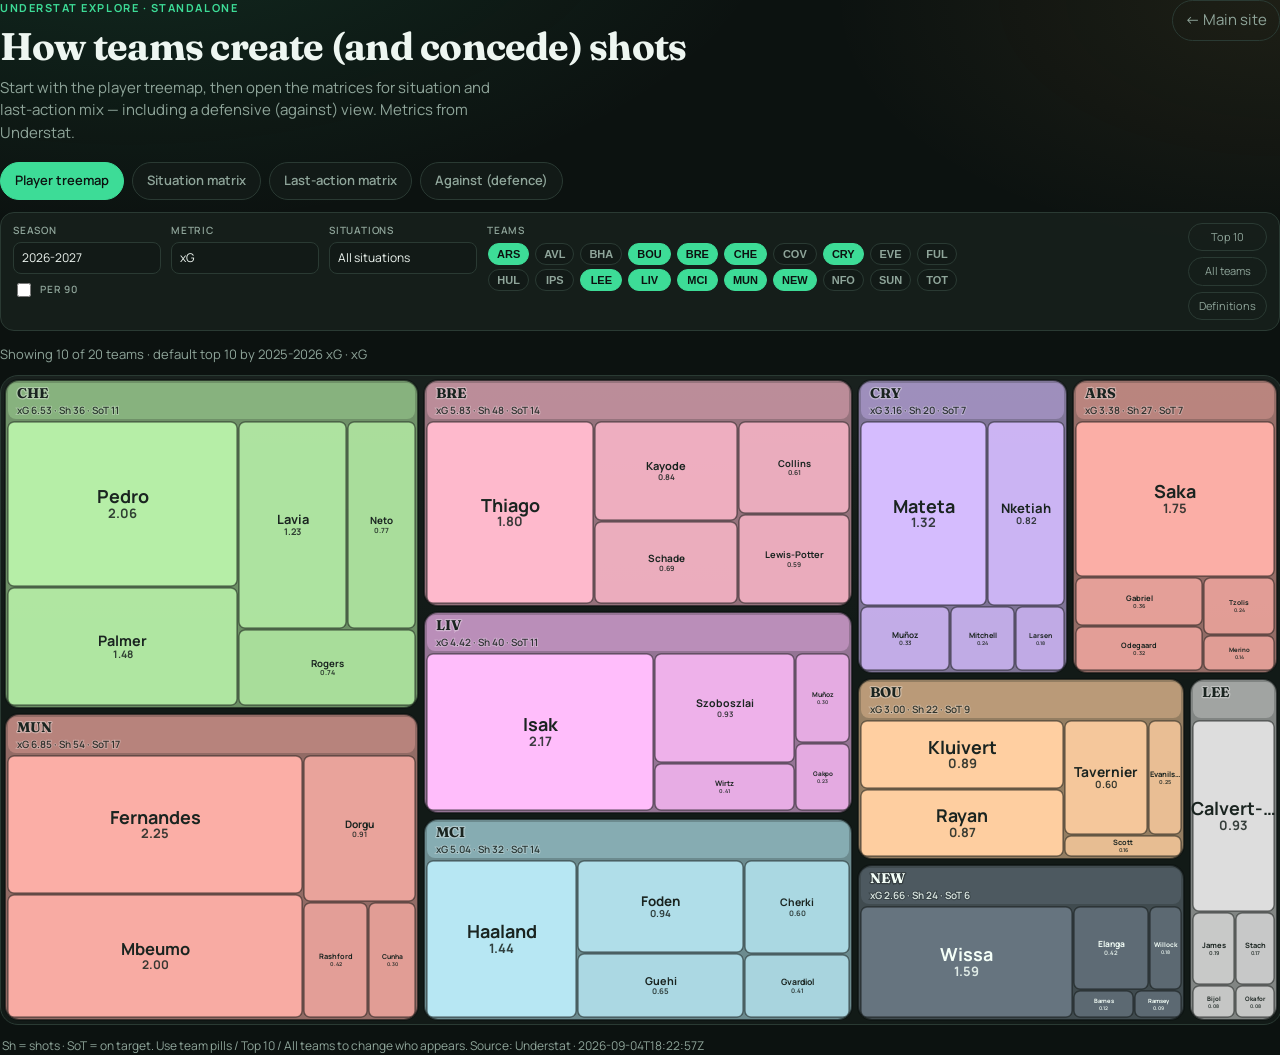
==== web/understat-shots.html @ 89f4de4a "Added Understat tab" ====
<!DOCTYPE html>
<html lang="en">
<head>
  <meta charset="utf-8" />
  <meta name="viewport" content="width=device-width, initial-scale=1" />
  <title>Shot creation explorer · FPL Pulse Talk</title>
  <link rel="preconnect" href="https://fonts.googleapis.com" />
  <link rel="preconnect" href="https://fonts.gstatic.com" crossorigin />
  <link href="https://fonts.googleapis.com/css2?family=Fraunces:opsz,wght@9..144,500;9..144,700&family=Manrope:wght@400;500;600;700&display=swap" rel="stylesheet" />
  <link rel="stylesheet" href="./understat-shots.css" />
</head>
<body class="us-shots-standalone">
  <div class="us-shots page" data-name="shots.page" data-shots-standalone>
    <header class="hero" data-name="shots.hero">
      <div class="hero-copy">
        <p class="eyebrow">Understat explore · standalone</p>
        <h1>How teams create (and concede) shots</h1>
        <p class="lede">
          Start with the player treemap, then open the matrices for situation and last-action mix —
          including a defensive (against) view. Metrics from Understat.
        </p>
      </div>
      <a class="back" href="./index.html#insights-understat" data-name="shots.back">← Main site</a>
    </header>

    <nav class="views" aria-label="Views" data-name="shots.views">
      <button type="button" class="view on" data-view="treemap" data-name="shots.views.treemap">Player treemap</button>
      <button type="button" class="view" data-view="situation" data-name="shots.views.situation">Situation matrix</button>
      <button type="button" class="view" data-view="last_action" data-name="shots.views.last_action">Last-action matrix</button>
      <button type="button" class="view" data-view="against" data-name="shots.views.against">Against (defence)</button>
    </nav>

    <section class="controls" aria-label="Filters" data-name="shots.controls">
      <div class="controls-main">
        <div class="controls-body">
          <div class="filters-row">
            <div class="field-stack" data-name="shots.controls.season_stack">
              <label class="field field-eq" data-name="shots.controls.season">
                <span>Season</span>
                <select id="us-season"></select>
              </label>
              <label class="check" data-name="shots.controls.per90">
                <input type="checkbox" id="us-per90" />
                <span>Per 90</span>
              </label>
            </div>
            <label class="field field-eq" data-name="shots.controls.metric">
              <span id="us-metric-label">Metric</span>
              <select id="us-metric">
                <option value="xg">xG</option>
                <option value="shots">Shots</option>
                <option value="sot">Shots on target</option>
                <option value="cc">Chances created</option>
                <option value="cc_xg">xG assisted</option>
              </select>
            </label>
            <div class="field field-eq" data-name="shots.controls.situations">
              <span>Situations</span>
              <div class="ms-drop" id="us-situations-drop">
                <button type="button" class="ms-toggle" id="us-situations-toggle" aria-expanded="false">All situations</button>
                <div class="ms-menu" id="us-situations-menu" hidden></div>
              </div>
            </div>
            <label class="field field-eq" id="us-against-dim-wrap" data-name="shots.controls.against_split" hidden>
              <span>Against split</span>
              <select id="us-against-dim">
                <option value="situation">Situation</option>
                <option value="last_action">Last-action group</option>
              </select>
            </label>
            <div class="field field-teams" data-name="shots.controls.teams">
              <span>Teams</span>
              <div id="us-team-pills" class="pills pills-teams"></div>
            </div>
          </div>
        </div>

        <div class="team-actions">
          <button type="button" class="ghost" id="us-top-teams" data-name="shots.controls.top_teams">Top 10</button>
          <button type="button" class="ghost" id="us-all-teams" data-name="shots.controls.all_teams">All teams</button>
          <button type="button" class="ghost" id="us-help-open" data-name="shots.controls.definitions">Definitions</button>
        </div>
      </div>
    </section>

    <p class="status" id="us-status" data-name="shots.status"></p>
    <div id="us-chart" class="chart" role="img" aria-label="Shot creation visualization" data-name="shots.chart.treemap"></div>
    <div id="us-matrix" class="matrix" hidden data-name="shots.chart.matrix"></div>
    <p class="footnote" id="us-footnote" data-name="shots.footnote"></p>

    <aside id="us-drawer" class="drawer" hidden data-name="shots.drawer">
      <div class="drawer-head">
        <h2 id="us-drawer-title">Team</h2>
        <button type="button" class="ghost" id="us-drawer-close">Close</button>
      </div>
      <div id="us-drawer-body" data-name="shots.drawer.body"></div>
    </aside>

    <dialog id="us-defs" data-name="shots.defs">
      <form method="dialog" class="defs-card">
        <header>
          <h2>How to read this</h2>
          <button value="close" class="ghost">Close</button>
        </header>
        <div id="us-defs-body"></div>
      </form>
    </dialog>

    <div id="us-tip" class="tip" hidden></div>
  </div>

  <script src="./vendor/d3.min.js"></script>
  <script src="./understat-shots.js?v=5"></script>
</body>
</html>
---- web/understat-shots.css ----
.us-shots {
  --accent: #3ddc97;
  --accent-2: #8af0c4;
  --accent-dim: #1f8f63;
  --panel: var(--paper);
  --display: var(--serif);
  --radius: 14px;
}
body.us-shots-standalone {
  margin: 0;
  min-height: 100%;
  background:
    radial-gradient(1200px 600px at 10% -10%, rgba(61, 220, 151, 0.12), transparent 55%),
    radial-gradient(900px 500px at 100% 0%, rgba(240, 180, 90, 0.08), transparent 50%),
    #0c1210;
  color: #eef6f1;
  font: 15px/1.5 "Manrope", "Segoe UI", system-ui, sans-serif;
}
body.us-shots-standalone .us-shots {
  --bg: #0c1210;
  --bg-2: #121a17;
  --panel: #17201c;
  --ink: #eef6f1;
  --muted: #8fa59a;
  --line: #2a3a33;
  --font: "Manrope", "Segoe UI", system-ui, sans-serif;
  --display: "Fraunces", Georgia, serif;
}.us-shots .page{ max-width: 1280px; margin: 0 auto; padding: 28px 22px 64px; }.us-shots .hero{
  display: flex;
  justify-content: space-between;
  gap: 24px;
  align-items: flex-start;
  margin-bottom: 18px;
}.us-shots .eyebrow{
  margin: 0 0 8px;
  text-transform: uppercase;
  letter-spacing: 0.14em;
  font-size: 11px;
  color: var(--accent);
  font-weight: 700;
}.us-shots h1{
  margin: 0 0 10px;
  font-family: var(--display);
  font-size: clamp(1.8rem, 3vw, 2.5rem);
  font-weight: 700;
  letter-spacing: -0.02em;
  line-height: 1.1;
}.us-shots .lede{ margin: 0; max-width: 58ch; color: var(--muted); }.us-shots .back{
  color: var(--muted);
  text-decoration: none;
  white-space: nowrap;
  border: 1px solid var(--line);
  padding: 8px 12px;
  border-radius: 999px;
}.us-shots .back:hover{ color: var(--ink); border-color: var(--accent-dim); }.us-shots .views{
  display: flex;
  flex-wrap: wrap;
  gap: 8px;
  margin-bottom: 12px;
}.us-shots .view{
  border: 1px solid var(--line);
  background: var(--bg-2);
  color: var(--muted);
  border-radius: 999px;
  padding: 8px 14px;
  font: inherit;
  font-weight: 600;
  font-size: 13px;
  cursor: pointer;
}.us-shots .view.on{
  color: var(--bg);
  background: var(--accent);
  border-color: var(--accent);
}.us-shots .controls{
  display: block;
  padding: 10px 12px;
  background: color-mix(in srgb, var(--panel) 88%, transparent);
  border: 1px solid var(--line);
  border-radius: var(--radius);
  margin-bottom: 14px;
}.us-shots .controls-main{
  display: flex;
  gap: 12px;
  align-items: flex-start;
}.us-shots .controls-body{
  flex: 1 1 auto;
  min-width: 0;
  display: flex;
  flex-direction: column;
  gap: 8px;
}.us-shots .filters-row{
  display: flex;
  flex-wrap: nowrap;
  gap: 8px 10px;
  align-items: flex-start;
}.us-shots .field-stack{
  display: flex;
  flex-direction: column;
  gap: 4px;
  flex: 0 0 auto;
  width: 148px;
}.us-shots .field-stack .check{ padding: 2px 0 0; }.us-shots /* Equal-width filter controls on one baseline (do not use flex-basis — field-eq also sits inside a column stack where basis would stretch height). */ .field-eq{
  width: 148px;
  min-width: 148px;
  max-width: 148px;
  flex: 0 0 auto;
}.us-shots .field-eq select, .us-shots .field-eq .ms-toggle{
  width: 100%;
  height: 32px;
  box-sizing: border-box;
}.us-shots /* Multi-select situations dropdown */ .ms-drop{ position: relative; width: 100%; min-width: 0; }.us-shots .ms-toggle{
  width: 100%;
  text-align: left;
  background: var(--bg-2);
  color: var(--ink);
  border: 1px solid var(--line);
  border-radius: 8px;
  padding: 6px 8px;
  font: inherit;
  font-size: 12px;
  cursor: pointer;
  white-space: nowrap;
  overflow: hidden;
  text-overflow: ellipsis;
}.us-shots .ms-toggle:hover{ border-color: var(--accent-dim); }.us-shots .ms-menu{
  position: absolute;
  z-index: 20;
  top: calc(100% + 4px);
  left: 0;
  min-width: 200px;
  width: max(100%, 200px);
  background: var(--panel);
  border: 1px solid var(--line);
  border-radius: 10px;
  padding: 6px;
  box-shadow: 0 12px 28px rgba(0,0,0,0.45);
  display: flex;
  flex-direction: column;
  gap: 2px;
}.us-shots .ms-menu[hidden]{ display: none !important; }.us-shots .ms-opt{
  display: flex;
  align-items: center;
  gap: 8px;
  padding: 6px 8px;
  border-radius: 6px;
  font-size: 12px;
  color: var(--ink);
  cursor: pointer;
}.us-shots .ms-opt:hover{ background: rgba(255,255,255,0.05); }.us-shots .ms-opt input{ accent-color: var(--accent); }.us-shots .team-actions{
  display: flex;
  flex-direction: column;
  gap: 6px;
  flex: 0 0 auto;
  align-self: flex-start;
  padding-top: 0; /* flush with SEASON / METRIC / SITUATIONS labels */
}.us-shots .field{ display: grid; gap: 4px; align-content: start; }.us-shots .field[hidden], .us-shots [hidden]{ display: none !important; }.us-shots .field-teams{
  flex: 1 1 auto;
  min-width: 0;
  width: auto;
}.us-shots .field span, .us-shots .check span{
  font-size: 10px;
  text-transform: uppercase;
  letter-spacing: 0.08em;
  color: var(--muted);
  font-weight: 600;
}.us-shots select{
  appearance: none;
  background: var(--bg-2);
  color: var(--ink);
  border: 1px solid var(--line);
  border-radius: 8px;
  padding: 6px 8px;
  font: inherit;
  font-size: 12px;
}.us-shots .check{
  display: flex;
  align-items: center;
  gap: 6px;
  font-size: 12px;
}.us-shots .check input{ accent-color: var(--accent); width: 14px; height: 14px; }.us-shots .ghost{
  background: transparent;
  color: var(--muted);
  border: 1px solid var(--line);
  border-radius: 999px;
  padding: 5px 10px;
  font: inherit;
  font-size: 11px;
  cursor: pointer;
  white-space: nowrap;
}.us-shots .ghost:hover{ color: var(--ink); border-color: var(--accent-dim); }.us-shots .pills{
  display: flex;
  flex-wrap: wrap;
  gap: 4px;
  padding: 1px;
}.us-shots .pills-teams{
  display: grid;
  grid-template-columns: repeat(10, minmax(0, max-content));
  gap: 4px 6px;
  max-height: none;
  overflow: visible;
  justify-content: start;
  align-content: start;
}.us-shots .pills-sit .pill{
  font-size: 10px;
  padding: 3px 8px;
}.us-shots .pill{
  border: 1px solid var(--line);
  background: var(--bg-2);
  color: var(--muted);
  border-radius: 999px;
  padding: 3px 8px;
  font-size: 11px;
  font-weight: 600;
  cursor: pointer;
  line-height: 1.3;
}.us-shots .pill.on{
  color: var(--bg);
  background: var(--accent);
  border-color: var(--accent);
}.us-shots .pill.is-top:not(.on){
  border-color: color-mix(in srgb, var(--accent) 45%, var(--line));
}@media (max-width: 1100px){
  .us-shots .filters-row { flex-wrap: wrap; }
  .us-shots .field-teams { flex: 1 1 100%; }
}@media (max-width: 900px){
  .us-shots .controls-main { flex-direction: column; }
  .us-shots .team-actions {
    flex-direction: row;
    flex-wrap: wrap;
    padding-top: 0;
  }
  .us-shots .pills-teams { grid-template-columns: repeat(5, max-content); }
}.us-shots .status{ margin: 0 0 10px; color: var(--muted); font-size: 13px; }.us-shots .chart{
  width: 100%;
  min-height: 620px;
  height: min(72vh, 820px);
  border-radius: calc(var(--radius) + 4px);
  border: 1px solid var(--line);
  background:
    linear-gradient(180deg, rgba(255,255,255,0.03), transparent 40%),
    var(--bg-2);
  overflow: hidden;
  position: relative;
}.us-shots .chart[hidden], .us-shots .matrix[hidden]{ display: none !important; }.us-shots .chart svg{ display: block; width: 100%; height: 100%; }.us-shots .chart .team-label{
  font-family: var(--display);
  font-weight: 700;
  pointer-events: none;
}.us-shots .chart .team-sub{
  font-family: var(--font);
  font-weight: 600;
  pointer-events: none;
}.us-shots .chart .player-name, .us-shots .chart .player-val{
  font-family: var(--font);
  font-weight: 700;
  pointer-events: none;
}.us-shots .chart rect.team-shell{
  stroke: rgba(12, 18, 16, 0.65);
  stroke-width: 2;
  cursor: pointer;
}.us-shots .chart rect.player{
  stroke: rgba(8, 12, 10, 0.45);
  stroke-width: 1.5;
  cursor: pointer;
}.us-shots .chart rect.player:hover{ filter: brightness(1.12); }.us-shots .matrix{
  overflow: auto;
  border: 1px solid var(--line);
  border-radius: calc(var(--radius) + 4px);
  background: var(--bg-2);
  padding: 14px;
}.us-shots .matrix .empty{ color: var(--muted); padding: 24px; }.us-shots /* Linked rank → mix → detail */ .linked{
  display: grid;
  grid-template-columns: minmax(200px, 0.9fr) minmax(260px, 1.2fr) minmax(220px, 1fr);
  gap: 14px;
  min-height: 520px;
}.us-shots .linked-pane{
  background: color-mix(in srgb, var(--panel) 70%, transparent);
  border: 1px solid var(--line);
  border-radius: 12px;
  padding: 12px;
  display: flex;
  flex-direction: column;
  min-width: 0;
}.us-shots .linked-head{
  margin-bottom: 10px;
}.us-shots .linked-head h3{
  margin: 0 0 2px;
  font-family: var(--display);
  font-size: 1.05rem;
}.us-shots .linked-head p{
  margin: 0;
  font-size: 12px;
  color: var(--muted);
}.us-shots .linked-rank, .us-shots .linked-mix, .us-shots .linked-detail{
  flex: 1;
  overflow: auto;
  display: flex;
  flex-direction: column;
  gap: 4px;
}.us-shots .rank-row{
  display: grid;
  grid-template-columns: 40px 1fr 48px;
  gap: 8px;
  align-items: center;
  border: 0;
  background: transparent;
  color: var(--ink);
  font: inherit;
  padding: 4px 2px;
  border-radius: 8px;
  cursor: pointer;
  text-align: left;
}.us-shots .rank-row:hover, .us-shots .rank-row.on{
  background: rgba(255,255,255,0.04);
}.us-shots .rank-row.on{ outline: 1px solid color-mix(in srgb, var(--accent) 50%, transparent); }.us-shots .rank-label{ font-size: 12px; font-weight: 700; }.us-shots .rank-track{
  height: 10px;
  border-radius: 99px;
  background: #1a2420;
  overflow: hidden;
}.us-shots .rank-track > i{ display: block; height: 100%; border-radius: 99px; }.us-shots .rank-val{ font-size: 12px; font-weight: 600; text-align: right; color: var(--muted); }.us-shots .mix-stack{
  display: flex;
  height: 16px;
  border-radius: 6px;
  overflow: hidden;
  background: #1a2420;
  border: 1px solid rgba(0, 0, 0, 0.55);
}.us-shots .mix-stack .seg{
  display: block;
  height: 100%;
  min-width: 0;
  box-sizing: border-box;
  border-right: 1px solid rgba(0, 0, 0, 0.45);
  transition: opacity 120ms var(--ease);
}.us-shots .mix-stack .seg:last-child{ border-right: 0; }.us-shots .mix-stack .seg.dim{ opacity: 0.22; }.us-shots .mix-pct{
  font-size: 11px;
  font-weight: 600;
  color: var(--muted);
  min-width: 36px;
  text-align: right;
}.us-shots .mix-row-chart{
  display: grid;
  grid-template-columns: 40px 1fr auto;
  gap: 8px;
  align-items: center;
  padding: 3px 2px;
  border-radius: 8px;
  cursor: pointer;
}.us-shots .mix-row-chart.on{
  background: rgba(255,255,255,0.04);
  outline: 1px solid color-mix(in srgb, var(--accent) 40%, transparent);
}.us-shots .mix-lab{ font-size: 12px; font-weight: 700; color: var(--muted); }.us-shots .linked-legend{
  display: flex;
  flex-wrap: wrap;
  gap: 6px;
  margin-top: 10px;
  padding-top: 8px;
  border-top: 1px solid var(--line);
}.us-shots .leg{
  display: inline-flex;
  align-items: center;
  gap: 5px;
  border: 1px solid var(--line);
  background: transparent;
  color: var(--muted);
  border-radius: 999px;
  padding: 3px 8px;
  font: 11px var(--font);
  cursor: pointer;
}.us-shots .leg i{ width: 8px; height: 8px; border-radius: 99px; }.us-shots .leg.on{ color: var(--ink); border-color: var(--accent); }.us-shots .detail-note{ margin: 0 0 8px; font-size: 12px; color: var(--accent); }.us-shots .detail-abs{ display: flex; flex-direction: column; gap: 4px; }.us-shots .detail-row{
  display: grid;
  grid-template-columns: 10px 1fr auto;
  gap: 6px 8px;
  align-items: center;
  border: 0;
  background: transparent;
  color: var(--ink);
  font: inherit;
  padding: 6px 4px;
  border-radius: 8px;
  cursor: pointer;
  text-align: left;
}.us-shots .detail-row .swatch{ width: 10px; height: 10px; border-radius: 99px; grid-row: span 2; }.us-shots .detail-row .dl{ font-size: 12px; font-weight: 600; }.us-shots .detail-row .dv{ font-size: 12px; color: var(--muted); }.us-shots .detail-row .dv em{ font-style: normal; opacity: 0.85; }.us-shots .detail-row .dbar{
  grid-column: 2 / -1;
  height: 5px;
  border-radius: 99px;
  background: #1a2420;
  overflow: hidden;
}.us-shots .detail-row .dbar > i{ display: block; height: 100%; }.us-shots .detail-row.dim{ opacity: 0.35; }.us-shots .detail-row.on{ background: rgba(255,255,255,0.04); }.us-shots .detail-players{
  display: flex;
  flex-wrap: wrap;
  gap: 6px;
  margin: 8px 0 12px;
}.us-shots .player-chip{
  display: inline-flex;
  gap: 8px;
  align-items: center;
  border: 1px solid var(--line);
  background: var(--bg-2);
  color: var(--ink);
  border-radius: 999px;
  padding: 5px 10px;
  font: 12px var(--font);
  cursor: pointer;
}.us-shots .player-chip b{ color: var(--accent); }.us-shots .detail-open{ align-self: flex-start; margin-top: 4px; }.us-shots .linked-detail h4{
  margin: 14px 0 6px;
  font-size: 11px;
  text-transform: uppercase;
  letter-spacing: 0.08em;
  color: var(--muted);
}@media (max-width: 980px){
  .us-shots .linked { grid-template-columns: 1fr; min-height: 0; }
}.us-shots /* Element name "i" dots (build-spec practice) */ [data-name]{ position: relative; }.us-shots .name-dot{
  position: absolute;
  left: 4px;
  top: 4px;
  z-index: 5;
  width: 14px;
  height: 14px;
  border: 0;
  border-radius: 99px;
  background: transparent;
  color: var(--muted);
  font: italic 10px/14px Georgia, serif;
  padding: 0;
  cursor: copy;
  opacity: 0;
  pointer-events: none;
}@media (hover: hover) and (pointer: fine){
  .us-shots [data-name]:hover > .name-dot,
  .us-shots [data-name]:focus-within > .name-dot { opacity: 0.75; pointer-events: auto; }
}.us-shots .name-dot.copied{ color: var(--accent); opacity: 1; }.us-shots .field > .name-dot, .us-shots .check > .name-dot, .us-shots .view > .name-dot{ left: -2px; top: -2px; }.us-shots .chart > .name-dot, .us-shots .matrix > .name-dot{ left: 10px; top: 10px; }.us-shots .controls > .name-dot{ left: 8px; top: 8px; }.us-shots .footnote{ margin: 12px 2px 0; color: var(--muted); font-size: 12px; }.us-shots .tip{
  position: fixed;
  z-index: 40;
  pointer-events: none;
  background: #0a100e;
  border: 1px solid var(--line);
  color: var(--ink);
  padding: 10px 12px;
  border-radius: 10px;
  font-size: 12px;
  max-width: 280px;
  box-shadow: 0 16px 40px rgba(0,0,0,0.45);
}.us-shots .drawer{
  position: fixed;
  top: 0;
  right: 0;
  width: min(420px, 100%);
  height: 100%;
  background: var(--panel);
  border-left: 1px solid var(--line);
  padding: 20px;
  overflow: auto;
  z-index: 30;
  box-shadow: -20px 0 50px rgba(0,0,0,0.35);
}.us-shots .drawer[hidden]{ display: none; }.us-shots .drawer-head{
  display: flex;
  justify-content: space-between;
  align-items: center;
  gap: 12px;
  margin-bottom: 16px;
}.us-shots .drawer-head h2{ margin: 0; font-family: var(--display); font-size: 1.4rem; }.us-shots .mix-row{
  display: grid;
  grid-template-columns: 1fr auto;
  gap: 8px;
  padding: 8px 0;
  border-bottom: 1px solid var(--line);
  font-size: 13px;
}.us-shots .mix-row b em{
  font-style: normal;
  font-weight: 600;
  color: var(--muted);
  font-size: 12px;
}.us-shots .drawer-meta{ margin: 0 0 8px; color: var(--muted); font-size: 13px; }.us-shots .drawer-note{ margin: 0 0 12px; color: var(--accent); font-size: 12px; }.us-shots .drawer-body h4, .us-shots #us-drawer-body h4{
  margin: 16px 0 6px;
  font-size: 13px;
  text-transform: uppercase;
  letter-spacing: 0.06em;
  color: var(--muted);
}.us-shots .bar{
  height: 6px;
  border-radius: 99px;
  background: #24332c;
  overflow: hidden;
  margin-top: 4px;
}.us-shots .bar > i{
  display: block;
  height: 100%;
  background: linear-gradient(90deg, var(--accent-dim), var(--accent));
}.us-shots dialog{
  border: 1px solid var(--line);
  border-radius: 16px;
  background: var(--panel);
  color: var(--ink);
  padding: 0;
  max-width: 560px;
  width: calc(100% - 32px);
}.us-shots dialog::backdrop{ background: rgba(4, 8, 6, 0.72); }.us-shots .defs-card{ padding: 18px 20px 22px; }.us-shots .defs-card header{
  display: flex;
  justify-content: space-between;
  align-items: center;
  margin-bottom: 12px;
}.us-shots .defs-card h2{ margin: 0; font-family: var(--display); }.us-shots .def-block{ padding: 12px 0; border-top: 1px solid var(--line); }.us-shots .def-block h3{ margin: 0 0 4px; font-size: 14px; }.us-shots .def-block p{ margin: 0 0 6px; color: var(--muted); font-size: 13px; }.us-shots .def-block code{ font-size: 11px; color: var(--accent); }@media (max-width: 720px){
  .us-shots .hero { flex-direction: column; }
  .us-shots .chart { min-height: 520px; height: 70vh; }
}

.us-shots .drawer { z-index: 50; }
.us-shots .tip { z-index: 60; }
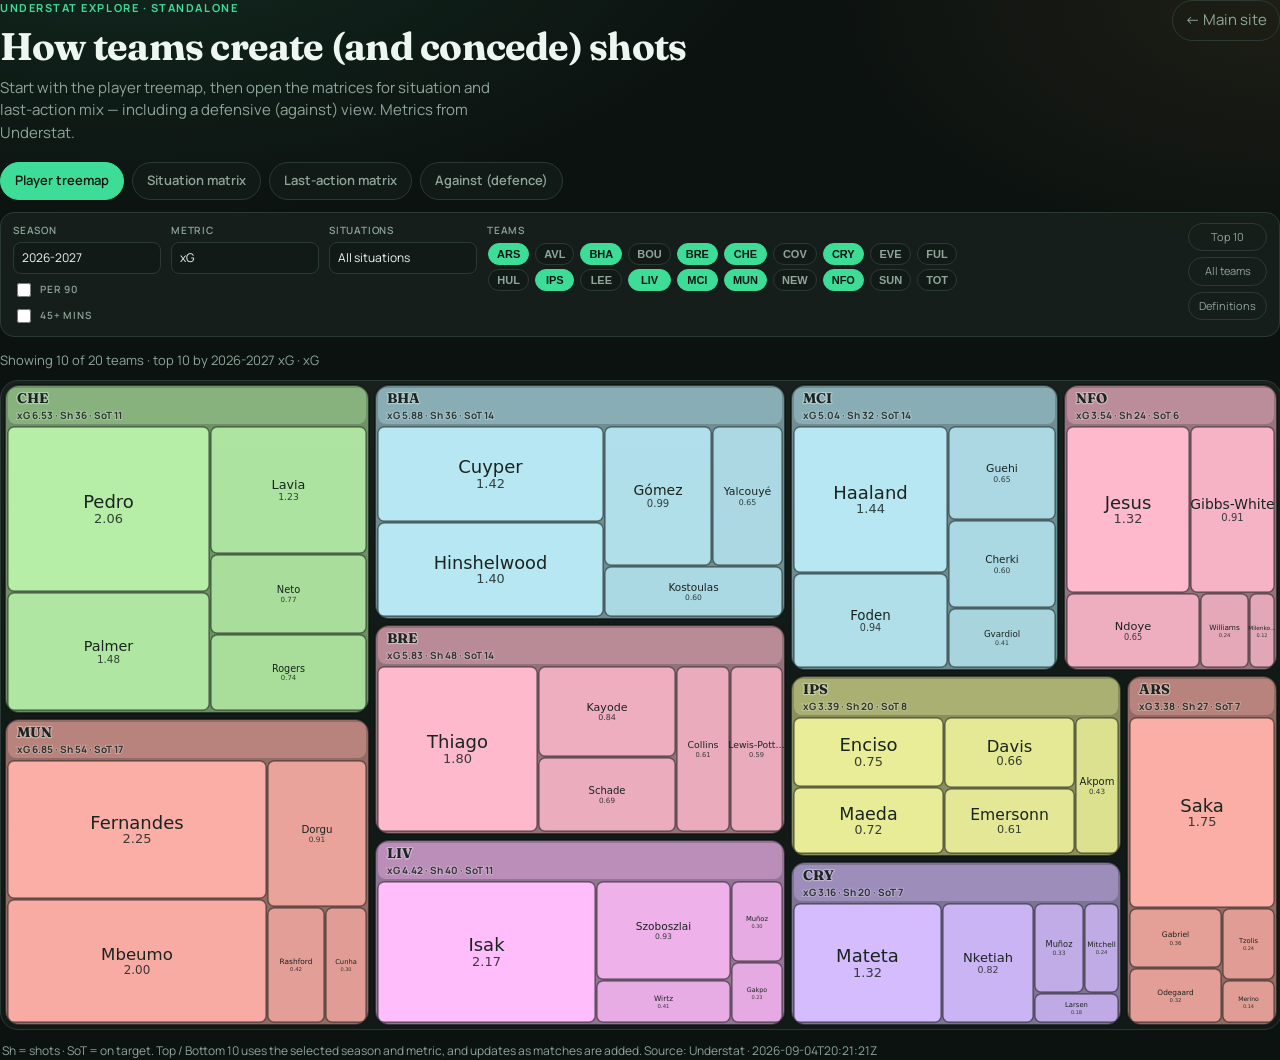
==== commit 2577b700: "Record locked site decisions and persist Understat drawer work. Add a decision log (and keep it on g" ====
--- a/web/understat-shots.html
+++ b/web/understat-shots.html
@@ -7,7 +7,7 @@
   <link rel="preconnect" href="https://fonts.googleapis.com" />
   <link rel="preconnect" href="https://fonts.gstatic.com" crossorigin />
   <link href="https://fonts.googleapis.com/css2?family=Fraunces:opsz,wght@9..144,500;9..144,700&family=Manrope:wght@400;500;600;700&display=swap" rel="stylesheet" />
-  <link rel="stylesheet" href="./understat-shots.css" />
+  <link rel="stylesheet" href="./understat-shots.css?v=10" />
 </head>
 <body class="us-shots-standalone">
   <div class="us-shots page" data-name="shots.page" data-shots-standalone>
@@ -42,6 +42,10 @@
               <label class="check" data-name="shots.controls.per90">
                 <input type="checkbox" id="us-per90" />
                 <span>Per 90</span>
+              </label>
+              <label class="check" data-name="shots.controls.min45">
+                <input type="checkbox" id="us-min45" />
+                <span>45+ mins</span>
               </label>
             </div>
             <label class="field field-eq" data-name="shots.controls.metric">
@@ -110,6 +114,6 @@
   </div>
 
   <script src="./vendor/d3.min.js"></script>
-  <script src="./understat-shots.js?v=5"></script>
+  <script src="./understat-shots.js?v=10"></script>
 </body>
 </html>
--- a/web/understat-shots.css
+++ b/web/understat-shots.css
@@ -247,11 +247,11 @@
   pointer-events: none;
 }.us-shots .chart .team-sub{
   font-family: var(--font);
-  font-weight: 600;
+  font-weight: 700;
   pointer-events: none;
 }.us-shots .chart .player-name, .us-shots .chart .player-val{
-  font-family: var(--font);
-  font-weight: 700;
+  font-family: "Helvetica Neue", "Segoe UI", ui-sans-serif, system-ui, sans-serif;
+  font-weight: 500;
   pointer-events: none;
 }.us-shots .chart rect.team-shell{
   stroke: rgba(12, 18, 16, 0.65);
@@ -427,9 +427,11 @@
 }@media (hover: hover) and (pointer: fine){
   .us-shots [data-name]:hover > .name-dot,
   .us-shots [data-name]:focus-within > .name-dot { opacity: 0.75; pointer-events: auto; }
-}.us-shots .name-dot.copied{ color: var(--accent); opacity: 1; }.us-shots .field > .name-dot, .us-shots .check > .name-dot, .us-shots .view > .name-dot{ left: -2px; top: -2px; }.us-shots .chart > .name-dot, .us-shots .matrix > .name-dot{ left: 10px; top: 10px; }.us-shots .controls > .name-dot{ left: 8px; top: 8px; }.us-shots .footnote{ margin: 12px 2px 0; color: var(--muted); font-size: 12px; }.us-shots .tip{
+}.us-shots .name-dot.copied{ color: var(--accent); opacity: 1; }.us-shots .field > .name-dot, .us-shots .check > .name-dot, .us-shots .view > .name-dot{ left: -2px; top: -2px; }.us-shots .chart > .name-dot, .us-shots .matrix > .name-dot{ left: 10px; top: 10px; }.us-shots .controls > .name-dot{ left: 8px; top: 8px; }.us-shots .footnote{ margin: 12px 2px 0; color: var(--muted); font-size: 12px; }.us-shots .tip, .us-shots.tip{
   position: fixed;
-  z-index: 40;
+  top: 0;
+  left: 0;
+  z-index: 80;
   pointer-events: none;
   background: #0a100e;
   border: 1px solid var(--line);
@@ -437,9 +439,25 @@
   padding: 10px 12px;
   border-radius: 10px;
   font-size: 12px;
-  max-width: 280px;
+  max-width: 380px;
+  min-width: 220px;
+  line-height: 1.35;
   box-shadow: 0 16px 40px rgba(0,0,0,0.45);
-}.us-shots .drawer{
+}.us-shots .tip-title, .us-shots.tip .tip-title{
+  font-weight: 700;
+  margin-bottom: 2px;
+}.us-shots .tip-row, .us-shots.tip .tip-row{
+  display: grid;
+  gap: 6px 18px;
+  margin-top: 8px;
+  font-variant-numeric: tabular-nums;
+}.us-shots .tip-row.cols-1, .us-shots.tip .tip-row.cols-1{ grid-template-columns: minmax(0, 1fr); }.us-shots .tip-row.cols-2, .us-shots.tip .tip-row.cols-2{ grid-template-columns: repeat(2, minmax(0, 1fr)); }.us-shots .tip-row.cols-3, .us-shots.tip .tip-row.cols-3{ grid-template-columns: repeat(3, minmax(0, 1fr)); }.us-shots .tip-row.cols-4, .us-shots.tip .tip-row.cols-4{ grid-template-columns: repeat(4, minmax(0, 1fr)); }.us-shots .tip-row.cols-5, .us-shots.tip .tip-row.cols-5{ grid-template-columns: repeat(5, minmax(0, 1fr)); }.us-shots .tip-cell span, .us-shots.tip .tip-cell span{
+  display: block;
+  color: var(--muted);
+  font-size: 10px;
+  text-transform: uppercase;
+  letter-spacing: 0.04em;
+}.us-shots .tip-cell b, .us-shots.tip .tip-cell b{ font-weight: 600; }.us-shots .drawer{
   position: fixed;
   top: 0;
   right: 0;
@@ -469,7 +487,7 @@
   font-weight: 600;
   color: var(--muted);
   font-size: 12px;
-}.us-shots .drawer-meta{ margin: 0 0 8px; color: var(--muted); font-size: 13px; }.us-shots .drawer-note{ margin: 0 0 12px; color: var(--accent); font-size: 12px; }.us-shots .drawer-body h4, .us-shots #us-drawer-body h4{
+}.us-shots .drawer-meta{ margin: 0 0 10px; color: var(--ink); font-size: 13px; }.us-shots .drawer-note{ margin: 0 0 12px; color: var(--accent); font-size: 12px; }.us-shots .drawer-body h4, .us-shots #us-drawer-body h4{
   margin: 16px 0 6px;
   font-size: 13px;
   text-transform: uppercase;
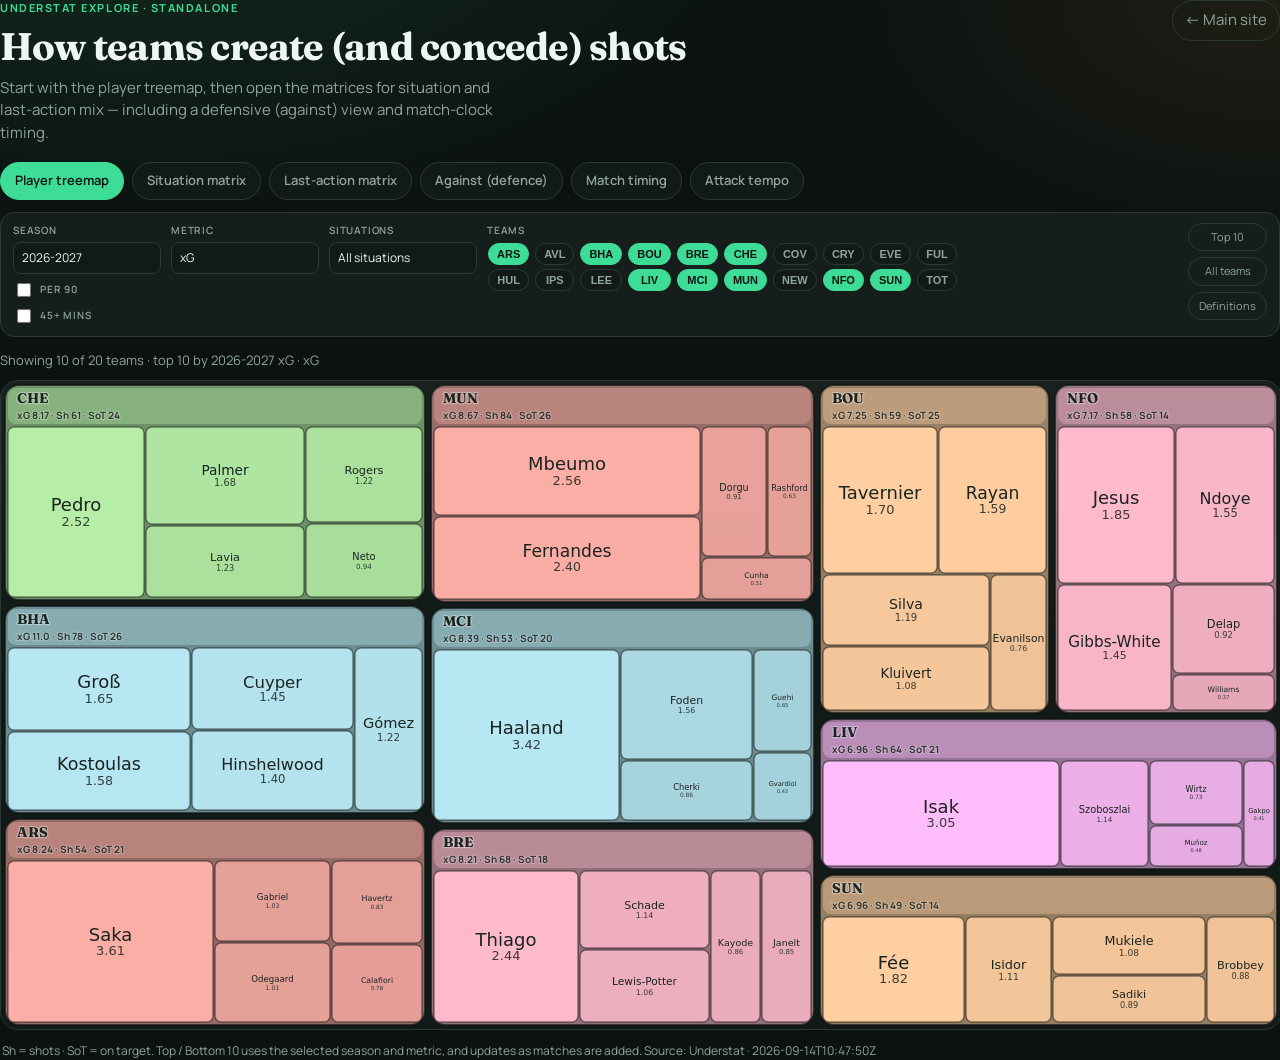
==== commit c59da6fd: "GW4 data refresh" ====
--- a/web/understat-shots.html
+++ b/web/understat-shots.html
@@ -7,7 +7,7 @@
   <link rel="preconnect" href="https://fonts.googleapis.com" />
   <link rel="preconnect" href="https://fonts.gstatic.com" crossorigin />
   <link href="https://fonts.googleapis.com/css2?family=Fraunces:opsz,wght@9..144,500;9..144,700&family=Manrope:wght@400;500;600;700&display=swap" rel="stylesheet" />
-  <link rel="stylesheet" href="./understat-shots.css?v=10" />
+  <link rel="stylesheet" href="./understat-shots.css?v=15" />
 </head>
 <body class="us-shots-standalone">
   <div class="us-shots page" data-name="shots.page" data-shots-standalone>
@@ -17,7 +17,7 @@
         <h1>How teams create (and concede) shots</h1>
         <p class="lede">
           Start with the player treemap, then open the matrices for situation and last-action mix —
-          including a defensive (against) view. Metrics from Understat.
+          including a defensive (against) view and match-clock timing.
         </p>
       </div>
       <a class="back" href="./index.html#insights-understat" data-name="shots.back">← Main site</a>
@@ -28,6 +28,8 @@
       <button type="button" class="view" data-view="situation" data-name="shots.views.situation">Situation matrix</button>
       <button type="button" class="view" data-view="last_action" data-name="shots.views.last_action">Last-action matrix</button>
       <button type="button" class="view" data-view="against" data-name="shots.views.against">Against (defence)</button>
+      <button type="button" class="view" data-view="timing" data-name="shots.views.timing">Match timing</button>
+      <button type="button" class="view" data-view="tempo" data-name="shots.views.tempo">Attack tempo</button>
     </nav>
 
     <section class="controls" aria-label="Filters" data-name="shots.controls">
@@ -39,16 +41,16 @@
                 <span>Season</span>
                 <select id="us-season"></select>
               </label>
-              <label class="check" data-name="shots.controls.per90">
+              <label class="check shot-only" data-name="shots.controls.per90">
                 <input type="checkbox" id="us-per90" />
                 <span>Per 90</span>
               </label>
-              <label class="check" data-name="shots.controls.min45">
+              <label class="check shot-only" data-name="shots.controls.min45">
                 <input type="checkbox" id="us-min45" />
                 <span>45+ mins</span>
               </label>
             </div>
-            <label class="field field-eq" data-name="shots.controls.metric">
+            <label class="field field-eq shot-only" data-name="shots.controls.metric">
               <span id="us-metric-label">Metric</span>
               <select id="us-metric">
                 <option value="xg">xG</option>
@@ -58,20 +60,41 @@
                 <option value="cc_xg">xG assisted</option>
               </select>
             </label>
-            <div class="field field-eq" data-name="shots.controls.situations">
+            <div class="field field-eq shot-only" data-name="shots.controls.situations">
               <span>Situations</span>
               <div class="ms-drop" id="us-situations-drop">
                 <button type="button" class="ms-toggle" id="us-situations-toggle" aria-expanded="false">All situations</button>
                 <div class="ms-menu" id="us-situations-menu" hidden></div>
               </div>
             </div>
-            <label class="field field-eq" id="us-against-dim-wrap" data-name="shots.controls.against_split" hidden>
+            <label class="field field-eq shot-only" id="us-against-dim-wrap" data-name="shots.controls.against_split" hidden>
               <span>Against split</span>
               <select id="us-against-dim">
                 <option value="situation">Situation</option>
                 <option value="last_action">Last-action group</option>
               </select>
             </label>
+            <label class="field field-eq context-metric" id="us-timing-metric-wrap" data-name="shots.controls.timing_metric">
+              <span>Metric</span>
+              <select id="us-timing-metric">
+                <option value="G">G — Goals scored</option>
+                <option value="xG">xG — Expected goals</option>
+                <option value="Sh">Sh — Shots taken</option>
+                <option value="ShC">ShC — Shots conceded</option>
+                <option value="GC">GC — Goals conceded</option>
+                <option value="xGC">xGC — Expected goals against</option>
+              </select>
+            </label>
+            <div class="field timing-gw-only" id="us-timing-gw-wrap" data-name="shots.controls.timing_gw">
+              <span>Gameweeks</span>
+              <div class="timing-gw" id="us-timing-gw">
+                <span class="timing-gw-label" id="us-timing-gw-label">GW 1–38</span>
+                <span class="dual-range">
+                  <label class="range-leg">From<input id="us-gw-from" type="range" min="1" max="38" value="1" /></label>
+                  <label class="range-leg">To<input id="us-gw-to" type="range" min="1" max="38" value="38" /></label>
+                </span>
+              </div>
+            </div>
             <div class="field field-teams" data-name="shots.controls.teams">
               <span>Teams</span>
               <div id="us-team-pills" class="pills pills-teams"></div>
@@ -90,6 +113,8 @@
     <p class="status" id="us-status" data-name="shots.status"></p>
     <div id="us-chart" class="chart" role="img" aria-label="Shot creation visualization" data-name="shots.chart.treemap"></div>
     <div id="us-matrix" class="matrix" hidden data-name="shots.chart.matrix"></div>
+    <div id="us-timing" class="timing-board" hidden data-name="shots.chart.timing"></div>
+    <div id="us-tempo" class="timing-board tempo-board" hidden data-name="shots.chart.tempo"></div>
     <p class="footnote" id="us-footnote" data-name="shots.footnote"></p>
 
     <aside id="us-drawer" class="drawer" hidden data-name="shots.drawer">
@@ -114,6 +139,6 @@
   </div>
 
   <script src="./vendor/d3.min.js"></script>
-  <script src="./understat-shots.js?v=10"></script>
+  <script src="./understat-shots.js?v=15"></script>
 </body>
 </html>
--- a/web/understat-shots.css
+++ b/web/understat-shots.css
@@ -523,3 +523,301 @@
 
 .us-shots .drawer { z-index: 50; }
 .us-shots .tip { z-index: 60; }
+
+/* Shot vs timing/tempo control visibility */
+.us-shots[data-mode="timing"] .shot-only,
+.us-shots[data-mode="tempo"] .shot-only { display: none !important; }
+.us-shots:not([data-mode="timing"]):not([data-mode="tempo"]) .context-metric { display: none !important; }
+.us-shots:not([data-mode="timing"]) .timing-gw-only { display: none !important; }
+
+.us-shots .seg {
+  display: flex;
+  flex-wrap: wrap;
+  gap: 4px;
+}
+.us-shots .seg-btn {
+  min-width: 40px;
+  padding: 6px 10px;
+  border-radius: 8px;
+  border: 1px solid var(--line);
+  background: var(--bg-2);
+  color: var(--muted);
+  font: inherit;
+  font-size: 12px;
+  font-weight: 700;
+  cursor: pointer;
+}
+.us-shots .seg-btn:hover { color: var(--ink); border-color: var(--accent-dim); }
+.us-shots .seg-btn.on {
+  background: var(--accent);
+  color: var(--bg);
+  border-color: var(--accent);
+}
+
+/* Match-clock ribbons */
+.us-shots .timing-board {
+  width: 100%;
+  border-radius: calc(var(--radius) + 4px);
+  border: 1px solid var(--line);
+  background:
+    linear-gradient(180deg, rgba(255,255,255,0.03), transparent 40%),
+    var(--bg-2);
+  padding: 14px 14px 18px;
+  overflow-x: auto;
+}
+.us-shots .timing-legend {
+  display: flex;
+  flex-wrap: wrap;
+  gap: 10px 16px;
+  align-items: center;
+  margin: 0 0 12px;
+  color: var(--muted);
+  font-size: 12px;
+}
+.us-shots .timing-swatch {
+  display: inline-flex;
+  align-items: center;
+  gap: 6px;
+}
+.us-shots .timing-swatch i {
+  width: 28px;
+  height: 10px;
+  border-radius: 3px;
+  background: linear-gradient(90deg, rgba(61,220,151,0.12), rgba(61,220,151,0.85));
+}
+.us-shots .timing-swatch-below i {
+  background: linear-gradient(90deg, rgba(120,150,180,0.15), rgba(120,150,180,0.7));
+}
+.us-shots .timing-swatch-row i {
+  background: linear-gradient(90deg, rgba(240,193,74,0.25), #f0c14a);
+}
+.us-shots .timing-gw {
+  display: grid;
+  gap: 6px;
+  min-width: 180px;
+}
+.us-shots .timing-gw-label {
+  font-size: 12px;
+  font-weight: 700;
+  color: var(--ink);
+  font-variant-numeric: tabular-nums;
+}
+.us-shots .dual-range { display: grid; gap: 8px; }
+.us-shots .dual-range input { width: 168px; accent-color: var(--accent); }
+.us-shots .range-leg {
+  display: grid;
+  gap: 2px;
+  color: var(--muted);
+  font-size: 11px;
+}
+.us-shots .timing-grid {
+  display: grid;
+  grid-template-columns: 52px minmax(420px, 1fr) 64px;
+  gap: 6px 10px;
+  align-items: center;
+  min-width: 640px;
+}
+.us-shots .timing-axis,
+.us-shots .timing-row {
+  display: contents;
+}
+.us-shots .timing-axis .timing-label,
+.us-shots .timing-row .timing-team {
+  font-size: 11px;
+  font-weight: 700;
+  letter-spacing: 0.04em;
+  color: var(--muted);
+  text-transform: uppercase;
+}
+.us-shots .timing-row .timing-team {
+  color: var(--ink);
+  font-size: 12px;
+}
+.us-shots .timing-ribbon {
+  display: grid;
+  grid-template-columns: repeat(3, 1fr) 2px repeat(3, 1fr);
+  gap: 4px;
+  align-items: stretch;
+  height: 48px;
+}
+.us-shots .tempo-board .timing-ribbon {
+  grid-template-columns: repeat(4, 1fr);
+}
+.us-shots .timing-ht {
+  width: 2px;
+  background: color-mix(in srgb, var(--ink) 28%, transparent);
+  border-radius: 1px;
+  align-self: stretch;
+}
+.us-shots .timing-cell {
+  position: relative;
+  border-radius: 8px;
+  border: 1px solid color-mix(in srgb, var(--line) 80%, transparent);
+  background: rgba(255,255,255,0.03);
+  overflow: hidden;
+  min-width: 0;
+  cursor: default;
+}
+.us-shots .timing-cell .rail {
+  position: absolute;
+  left: 10%;
+  right: 10%;
+  top: 50%;
+  height: 1px;
+  background: color-mix(in srgb, var(--ink) 18%, transparent);
+  z-index: 0;
+}
+.us-shots .timing-cell .pulse {
+  position: absolute;
+  left: 0;
+  right: 0;
+  height: calc(var(--fill, 0) * 50%);
+  opacity: 0.95;
+  transition: height 160ms ease, background 160ms ease;
+  z-index: 0;
+}
+.us-shots .timing-cell.is-above .pulse {
+  bottom: 50%;
+  background: linear-gradient(
+    180deg,
+    color-mix(in srgb, var(--accent) 80%, white),
+    color-mix(in srgb, var(--accent) 30%, transparent)
+  );
+}
+.us-shots .timing-cell.is-below .pulse {
+  top: 50%;
+  background: linear-gradient(
+    0deg,
+    color-mix(in srgb, #7a96b0 75%, white),
+    color-mix(in srgb, #7a96b0 25%, transparent)
+  );
+}
+.us-shots .timing-cell.is-flat .pulse {
+  display: none;
+}
+.us-shots .timing-cell.is-row-peak .pulse {
+  background: linear-gradient(
+    180deg,
+    color-mix(in srgb, #f0c14a 85%, white),
+    color-mix(in srgb, #f0c14a 35%, transparent)
+  );
+}
+.us-shots .timing-cell.is-row-peak.is-below .pulse {
+  background: linear-gradient(
+    0deg,
+    color-mix(in srgb, #f0c14a 75%, white),
+    color-mix(in srgb, #f0c14a 28%, transparent)
+  );
+}
+.us-shots .timing-cell .nums {
+  position: relative;
+  z-index: 1;
+  display: flex;
+  flex-direction: column;
+  justify-content: center;
+  align-items: center;
+  height: 100%;
+  gap: 1px;
+  padding: 2px;
+  text-align: center;
+  line-height: 1.1;
+}
+.us-shots .timing-cell .v {
+  font-size: 12px;
+  font-weight: 700;
+  color: var(--ink);
+  font-variant-numeric: tabular-nums;
+}
+.us-shots .timing-cell .p {
+  font-size: 10px;
+  font-weight: 600;
+  color: color-mix(in srgb, var(--ink) 70%, var(--muted));
+  font-variant-numeric: tabular-nums;
+}
+.us-shots .timing-axis .timing-ribbon {
+  height: auto;
+  min-height: 22px;
+}
+.us-shots .timing-tick {
+  appearance: none;
+  font: inherit;
+  font-size: 10px;
+  font-weight: 700;
+  letter-spacing: 0.04em;
+  color: var(--muted);
+  text-align: center;
+  text-transform: uppercase;
+  background: transparent;
+  border: 1px solid transparent;
+  border-radius: 6px;
+  padding: 2px 0;
+  cursor: pointer;
+}
+.us-shots .timing-tick:hover {
+  color: var(--ink);
+  border-color: var(--line);
+}
+.us-shots .timing-tick.on {
+  color: var(--bg);
+  background: var(--accent);
+  border-color: var(--accent);
+}
+.us-shots .timing-total {
+  font-size: 12px;
+  font-weight: 700;
+  text-align: right;
+  font-variant-numeric: tabular-nums;
+  color: var(--ink);
+}
+.us-shots .timing-total span {
+  display: block;
+  font-size: 9px;
+  font-weight: 600;
+  letter-spacing: 0.06em;
+  text-transform: uppercase;
+  color: var(--muted);
+}
+.us-shots .timing-total-btn {
+  appearance: none;
+  font: inherit;
+  background: transparent;
+  border: 1px solid transparent;
+  border-radius: 8px;
+  padding: 2px 4px;
+  cursor: pointer;
+  justify-self: end;
+}
+.us-shots .timing-total-btn:hover {
+  border-color: var(--line);
+}
+.us-shots .timing-total-btn.on {
+  border-color: var(--accent);
+  color: var(--accent);
+}
+.us-shots .timing-row.is-league .timing-team { color: var(--accent); }
+.us-shots .timing-row.is-league .timing-cell {
+  border-style: dashed;
+}
+.tempo-board .timing-cell .rail { display: none; }
+.tempo-board .timing-cell .pulse {
+  top: auto;
+  bottom: 0;
+  height: calc(var(--share, 0) * 100%);
+  background: linear-gradient(
+    180deg,
+    color-mix(in srgb, var(--accent) 80%, white),
+    color-mix(in srgb, var(--accent) 28%, transparent)
+  );
+}
+.tempo-board .timing-cell.is-row-peak .pulse {
+  background: linear-gradient(
+    180deg,
+    color-mix(in srgb, #f0c14a 85%, white),
+    color-mix(in srgb, #f0c14a 35%, transparent)
+  );
+}
+@media (max-width: 720px) {
+  .us-shots .timing-ribbon { height: 54px; }
+  .us-shots .timing-cell .v { font-size: 11px; }
+}
+
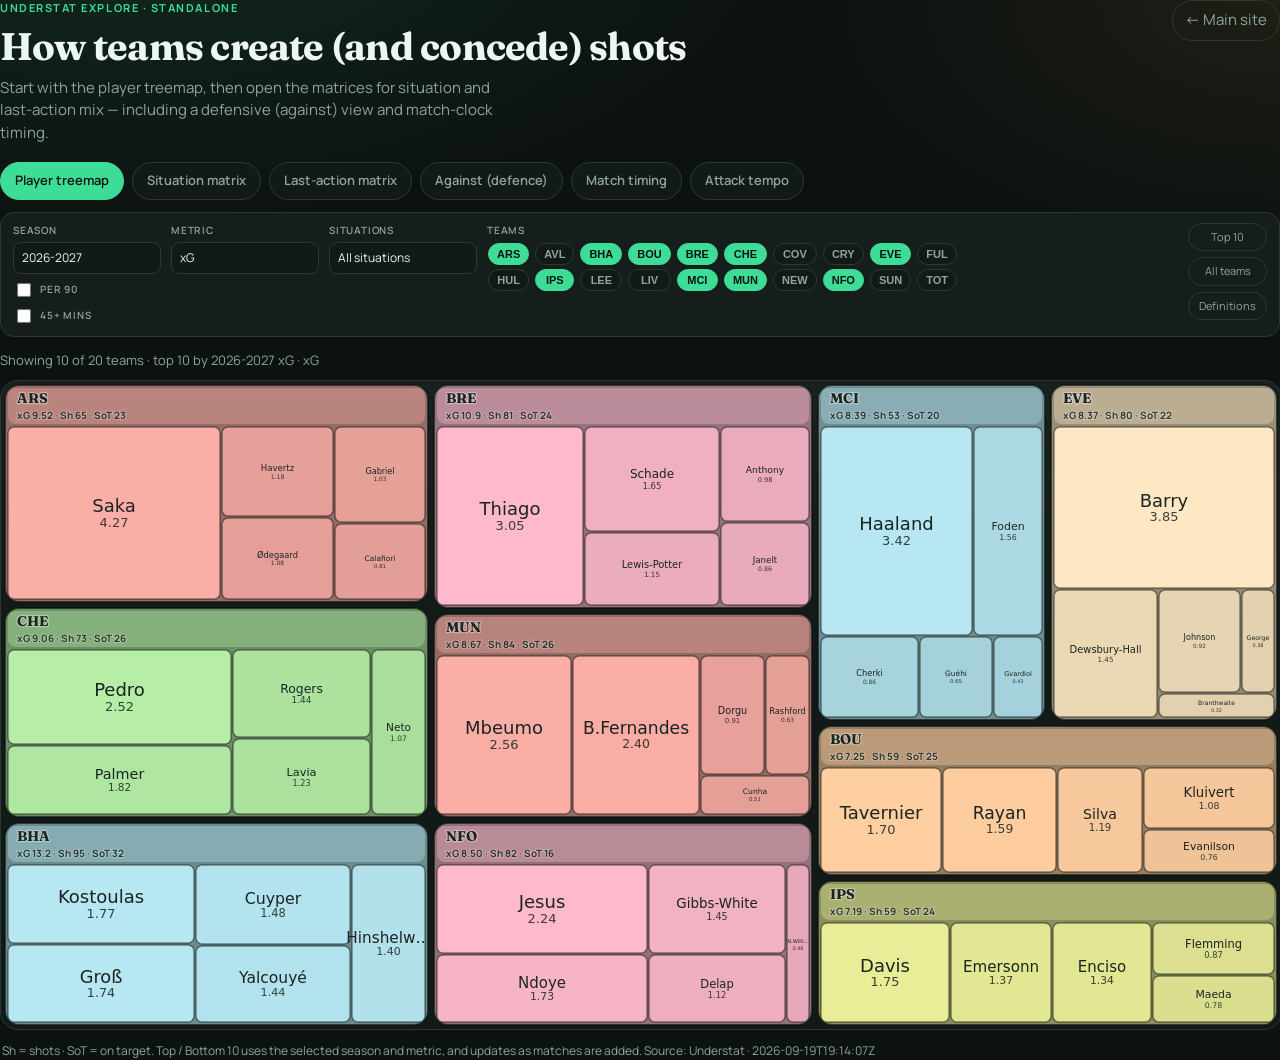
==== commit 58e42b41: "Updated player performance and FPL treemap" ====
--- a/web/understat-shots.html
+++ b/web/understat-shots.html
@@ -7,7 +7,7 @@
   <link rel="preconnect" href="https://fonts.googleapis.com" />
   <link rel="preconnect" href="https://fonts.gstatic.com" crossorigin />
   <link href="https://fonts.googleapis.com/css2?family=Fraunces:opsz,wght@9..144,500;9..144,700&family=Manrope:wght@400;500;600;700&display=swap" rel="stylesheet" />
-  <link rel="stylesheet" href="./understat-shots.css?v=15" />
+  <link rel="stylesheet" href="./understat-shots.css?v=16" />
 </head>
 <body class="us-shots-standalone">
   <div class="us-shots page" data-name="shots.page" data-shots-standalone>
@@ -139,6 +139,7 @@
   </div>
 
   <script src="./vendor/d3.min.js"></script>
-  <script src="./understat-shots.js?v=15"></script>
+  <script src="./team-colors.js?v=1"></script>
+  <script src="./understat-shots.js?v=17"></script>
 </body>
 </html>
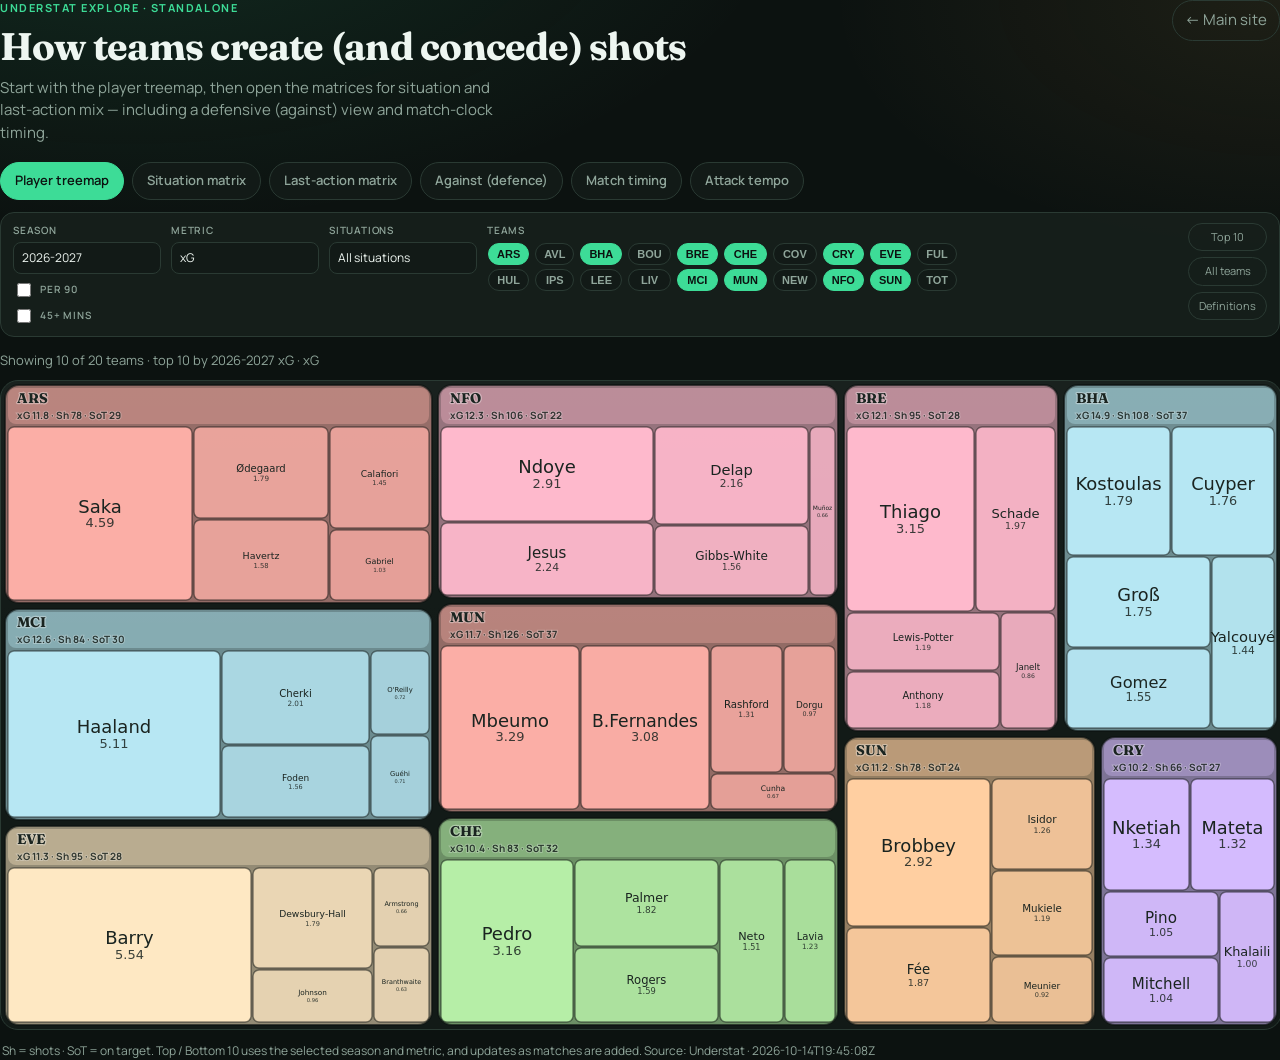
==== commit ec83edfe: "Site upgrade 15 Oct." ====
--- a/web/understat-shots.html
+++ b/web/understat-shots.html
@@ -7,7 +7,7 @@
   <link rel="preconnect" href="https://fonts.googleapis.com" />
   <link rel="preconnect" href="https://fonts.gstatic.com" crossorigin />
   <link href="https://fonts.googleapis.com/css2?family=Fraunces:opsz,wght@9..144,500;9..144,700&family=Manrope:wght@400;500;600;700&display=swap" rel="stylesheet" />
-  <link rel="stylesheet" href="./understat-shots.css?v=16" />
+  <link rel="stylesheet" href="./understat-shots.css?v=17" />
 </head>
 <body class="us-shots-standalone">
   <div class="us-shots page" data-name="shots.page" data-shots-standalone>
@@ -89,10 +89,7 @@
               <span>Gameweeks</span>
               <div class="timing-gw" id="us-timing-gw">
                 <span class="timing-gw-label" id="us-timing-gw-label">GW 1–38</span>
-                <span class="dual-range">
-                  <label class="range-leg">From<input id="us-gw-from" type="range" min="1" max="38" value="1" /></label>
-                  <label class="range-leg">To<input id="us-gw-to" type="range" min="1" max="38" value="38" /></label>
-                </span>
+                <div class="range-2" id="us-gw-range"></div>
               </div>
             </div>
             <div class="field field-teams" data-name="shots.controls.teams">
@@ -139,7 +136,8 @@
   </div>
 
   <script src="./vendor/d3.min.js"></script>
+  <script src="./dual-range.js?v=1"></script>
   <script src="./team-colors.js?v=1"></script>
-  <script src="./understat-shots.js?v=17"></script>
+  <script src="./understat-shots.js?v=18"></script>
 </body>
 </html>
--- a/web/understat-shots.css
+++ b/web/understat-shots.css
@@ -604,6 +604,70 @@
 }
 .us-shots .dual-range { display: grid; gap: 8px; }
 .us-shots .dual-range input { width: 168px; accent-color: var(--accent); }
+.us-shots .range-2 {
+  position: relative;
+  width: 196px;
+  height: 28px;
+  display: grid;
+  align-items: center;
+  touch-action: none;
+}
+.us-shots .range-2-rail {
+  position: absolute;
+  left: 0;
+  right: 0;
+  height: 4px;
+  border-radius: 999px;
+  background: var(--line, #2d3d4a);
+  pointer-events: none;
+}
+.us-shots .range-2-fill {
+  position: absolute;
+  top: 0;
+  bottom: 0;
+  border-radius: inherit;
+  background: var(--accent, #3ddc97);
+  opacity: 0.85;
+}
+.us-shots .range-2-input {
+  position: absolute;
+  left: 0;
+  width: 100%;
+  margin: 0;
+  appearance: none;
+  background: transparent;
+  pointer-events: none;
+  height: 28px;
+}
+.us-shots .range-2-input::-webkit-slider-runnable-track {
+  height: 4px;
+  background: transparent;
+}
+.us-shots .range-2-input::-webkit-slider-thumb {
+  appearance: none;
+  pointer-events: auto;
+  width: 16px;
+  height: 16px;
+  margin-top: -6px;
+  border-radius: 50%;
+  border: 2px solid var(--bg, #121820);
+  background: var(--accent, #3ddc97);
+  cursor: pointer;
+}
+.us-shots .range-2-input::-moz-range-track {
+  height: 4px;
+  background: transparent;
+  border: 0;
+}
+.us-shots .range-2-input::-moz-range-thumb {
+  pointer-events: auto;
+  width: 16px;
+  height: 16px;
+  border-radius: 50%;
+  border: 2px solid var(--bg, #121820);
+  background: var(--accent, #3ddc97);
+  cursor: pointer;
+}
 .us-shots .range-leg {
   display: grid;
   gap: 2px;
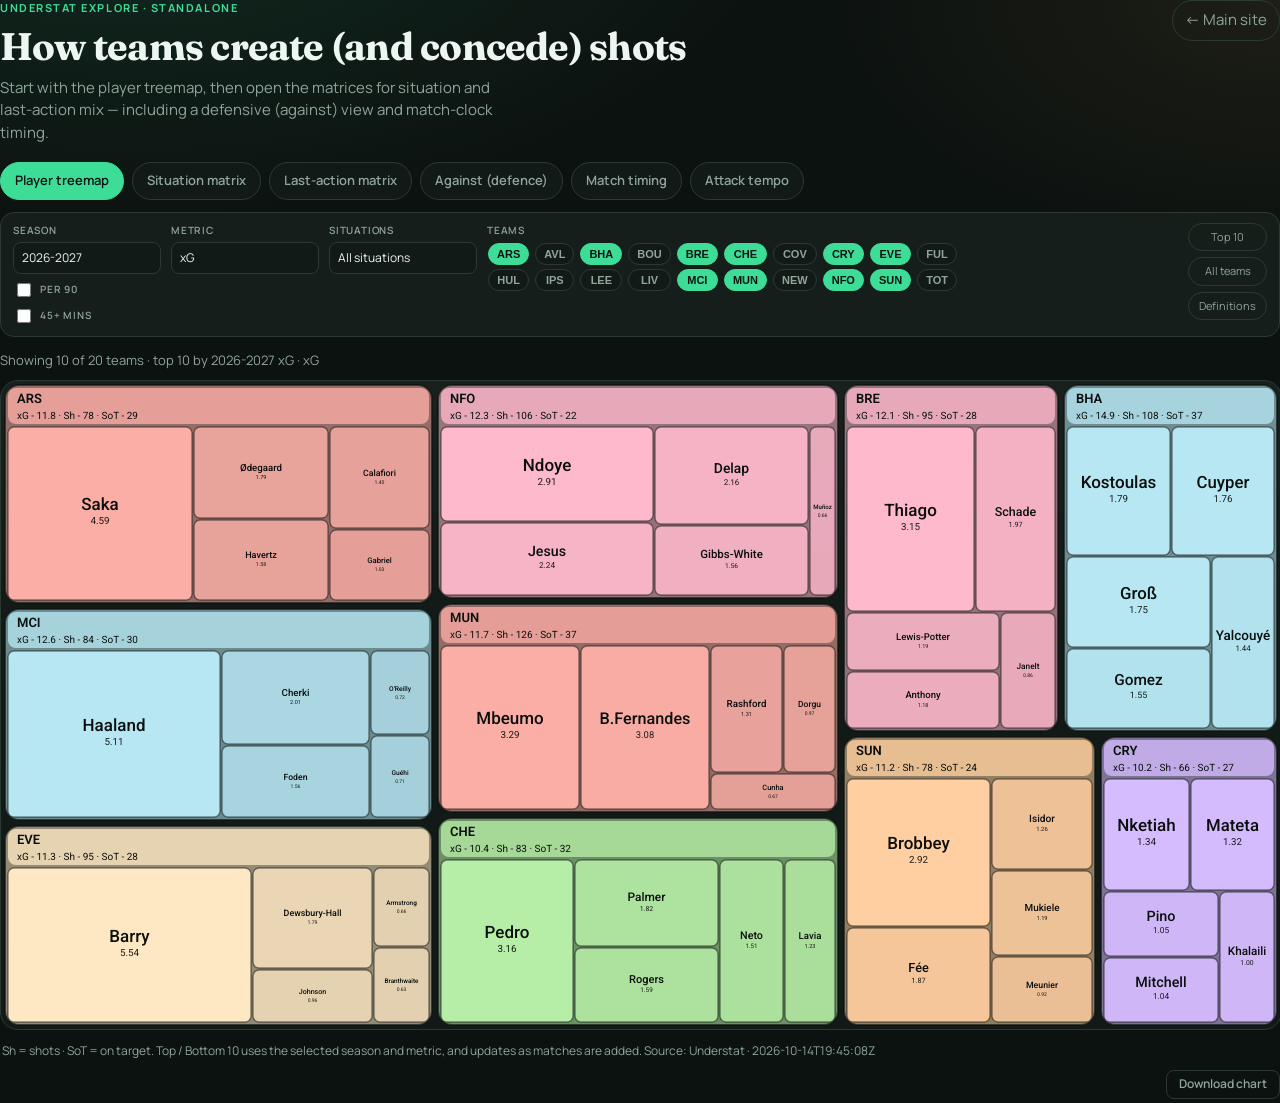
==== commit d8609615: "Site updates Oct 15" ====
--- a/web/understat-shots.html
+++ b/web/understat-shots.html
@@ -4,10 +4,12 @@
   <meta charset="utf-8" />
   <meta name="viewport" content="width=device-width, initial-scale=1" />
   <title>Shot creation explorer · FPL Pulse Talk</title>
+  <link rel="icon" type="image/png" href="./assets/fpl-pulse-logo.png" />
+  <link rel="apple-touch-icon" href="./assets/fpl-pulse-logo.png" />
   <link rel="preconnect" href="https://fonts.googleapis.com" />
   <link rel="preconnect" href="https://fonts.gstatic.com" crossorigin />
-  <link href="https://fonts.googleapis.com/css2?family=Fraunces:opsz,wght@9..144,500;9..144,700&family=Manrope:wght@400;500;600;700&display=swap" rel="stylesheet" />
-  <link rel="stylesheet" href="./understat-shots.css?v=17" />
+  <link href="https://fonts.googleapis.com/css2?family=Fraunces:opsz,wght@9..144,500;9..144,700&family=Manrope:wght@400;500;600;700&family=Roboto:wght@400;500;600&display=swap" rel="stylesheet" />
+  <link rel="stylesheet" href="./understat-shots.css?v=20" />
 </head>
 <body class="us-shots-standalone">
   <div class="us-shots page" data-name="shots.page" data-shots-standalone>
@@ -113,6 +115,9 @@
     <div id="us-timing" class="timing-board" hidden data-name="shots.chart.timing"></div>
     <div id="us-tempo" class="timing-board tempo-board" hidden data-name="shots.chart.tempo"></div>
     <p class="footnote" id="us-footnote" data-name="shots.footnote"></p>
+    <div class="chart-dl-row">
+      <button type="button" class="chart-dl" id="us-chart-dl" data-name="shots.export">Download chart</button>
+    </div>
 
     <aside id="us-drawer" class="drawer" hidden data-name="shots.drawer">
       <div class="drawer-head">
@@ -137,7 +142,8 @@
 
   <script src="./vendor/d3.min.js"></script>
   <script src="./dual-range.js?v=1"></script>
-  <script src="./team-colors.js?v=1"></script>
-  <script src="./understat-shots.js?v=18"></script>
+  <script src="./chart-export.js?v=5"></script>
+  <script src="./team-colors.js?v=3"></script>
+  <script src="./understat-shots.js?v=22"></script>
 </body>
 </html>
--- a/web/understat-shots.css
+++ b/web/understat-shots.css
@@ -242,17 +242,25 @@
   overflow: hidden;
   position: relative;
 }.us-shots .chart[hidden], .us-shots .matrix[hidden]{ display: none !important; }.us-shots .chart svg{ display: block; width: 100%; height: 100%; }.us-shots .chart .team-label{
-  font-family: var(--display);
-  font-weight: 700;
+  font-family: "Roboto", "Helvetica Neue", "Segoe UI", sans-serif;
+  font-weight: 600;
   pointer-events: none;
+  text-rendering: geometricPrecision;
 }.us-shots .chart .team-sub{
-  font-family: var(--font);
-  font-weight: 700;
+  font-family: "Roboto", "Helvetica Neue", "Segoe UI", sans-serif;
+  font-weight: 400;
   pointer-events: none;
-}.us-shots .chart .player-name, .us-shots .chart .player-val{
-  font-family: "Helvetica Neue", "Segoe UI", ui-sans-serif, system-ui, sans-serif;
+  text-rendering: geometricPrecision;
+}.us-shots .chart .player-name{
+  font-family: "Roboto", "Helvetica Neue", "Segoe UI", sans-serif;
   font-weight: 500;
   pointer-events: none;
+  text-rendering: geometricPrecision;
+}.us-shots .chart .player-val{
+  font-family: "Roboto", "Helvetica Neue", "Segoe UI", sans-serif;
+  font-weight: 400;
+  pointer-events: none;
+  text-rendering: geometricPrecision;
 }.us-shots .chart rect.team-shell{
   stroke: rgba(12, 18, 16, 0.65);
   stroke-width: 2;
@@ -602,6 +610,26 @@
   color: var(--ink);
   font-variant-numeric: tabular-nums;
 }
+.us-shots .chart-dl-row {
+  display: flex;
+  justify-content: flex-end;
+  margin: 10px 0 4px;
+}
+.us-shots .chart-dl {
+  appearance: none;
+  border: 1px solid var(--line, #2d3d4a);
+  background: transparent;
+  color: var(--muted, #9aafb8);
+  border-radius: 8px;
+  padding: 6px 12px;
+  font: 600 12px/1.2 var(--font, system-ui, sans-serif);
+  cursor: pointer;
+}
+.us-shots .chart-dl:hover {
+  color: var(--accent, #3ddc97);
+  border-color: var(--accent, #3ddc97);
+}
+.us-shots .chart-dl:disabled { opacity: 0.65; cursor: wait; }
 .us-shots .dual-range { display: grid; gap: 8px; }
 .us-shots .dual-range input { width: 168px; accent-color: var(--accent); }
 .us-shots .range-2 {
